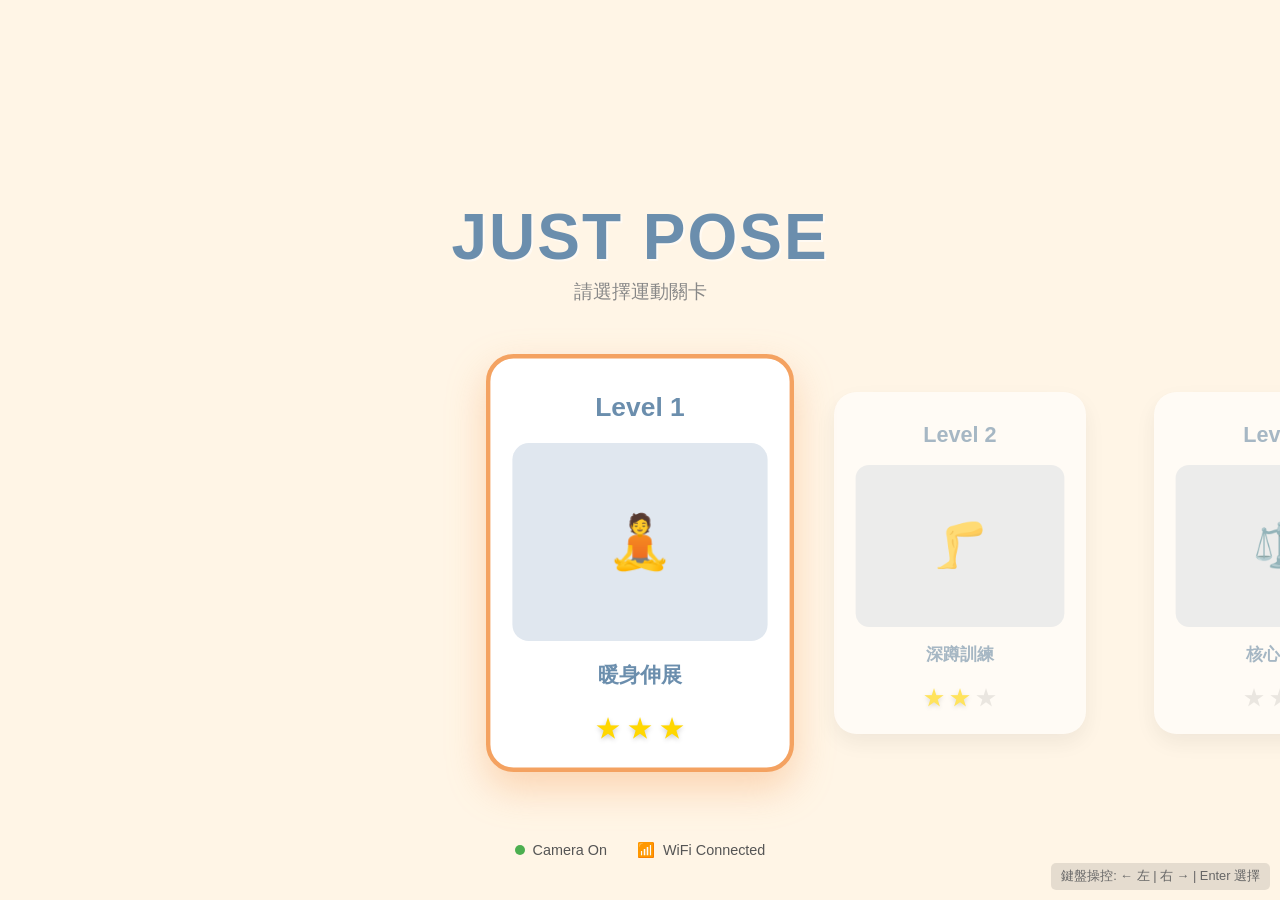
==== UI_and_interface/game.html @ 6fb5dc2c "將程式碼/資源等進行資料夾化，同時已經完成lobby UI的撰寫，以及lobbyUI的動作判別，並可以跳轉至遊戲選關畫面game.html" ====
<!DOCTYPE html>
<html lang="zh-TW">
<head>
    <meta charset="UTF-8">
    <meta name="viewport" content="width=device-width, initial-scale=1.0">
    <title>Just Pose - Level Selection</title>
    <style>
        /* --- 1. 變數設定 (提取自你的截圖風格) --- */
        :root {
            --bg-color: #FFF5E6; /* 暖米色背景 */
            --title-color: #6B8EAD; /* 標題藍灰色 */
            --card-bg: #FFFFFF;
            --highlight-color: #F4A261; /* 選中時的橘金色 */
            --text-color: #333;
            --shadow-color: rgba(0, 0, 0, 0.1);
        }

        /* --- 2. 基礎重置 --- */
        * {
            box-sizing: border-box;
            user-select: none; /* 防止選取文字，像App一樣 */
        }

        body {
            margin: 0;
            padding: 0;
            width: 100vw;
            height: 100vh;
            background-color: var(--bg-color);
            font-family: 'Segoe UI', Tahoma, Geneva, Verdana, sans-serif;
            display: flex;
            flex-direction: column;
            align-items: center;
            overflow: hidden; /* 隱藏捲軸 */
        }

        /* --- 3. 頂部標題與狀態 --- */
        .header {
            margin-top: 200px;
            text-align: center;
            z-index: 10;
        }

        .app-title {
            font-size: 4rem;
            font-weight: 800;
            color: var(--title-color);
            margin: 0;
            letter-spacing: 2px;
            text-transform: uppercase;
            text-shadow: 2px 2px 0px rgba(255,255,255,0.5);
        }

        .sub-title {
            font-size: 1.2rem;
            color: #888;
            margin-top: 5px;
        }

        /* --- 4. 關卡滑動容器 (核心區域) --- */
        .carousel-container {
            flex: 1; /* 佔據剩餘空間 */
            width: 100%;
            display: flex;
            align-items: center;
            position: relative;
            /* 透視感，讓切換時有點3D效果 (選用) */
            perspective: 1000px; 
        }

            /* 軌道：實際移動的長條 */
        .level-track {
            display: flex;
            /* padding-left 被拿掉了 */
            transition: transform 0.5s cubic-bezier(0.25, 1, 0.5, 1);
            will-change: transform;
            /* 確保軌道內容不換行，讓卡片排成一列 */
            width: max-content; 
        }

        /* --- 5. 關卡卡片設計 --- */
        .level-card {
            /* 固定大小，類似手機畫面比例 */
            width: 280px;
            height: 380px;
            background: var(--card-bg);
            border-radius: 25px;
            margin: 0 20px; /* 卡片間距 */
            padding: 20px;
            
            /* 視覺裝飾 */
            box-shadow: 0 10px 25px var(--shadow-color);
            display: flex;
            flex-direction: column;
            align-items: center;
            justify-content: space-between;
            
            /* 動畫過渡 */
            transition: all 0.3s ease;
            position: relative;
            opacity: 0.6; /* 非選中狀態較淡 */
            transform: scale(0.9); /* 非選中狀態較小 */
            border: 4px solid transparent;
        }

        /* 鎖定狀態 */
        .level-card.locked {
            filter: grayscale(100%);
            background: #f0f0f0;
        }

        /* 當前選中狀態 (由 JS添加此 class) */
        .level-card.active {
            opacity: 1;
            transform: scale(1.1); /* 放大 */
            border-color: var(--highlight-color); /* 亮框 */
            box-shadow: 0 15px 35px rgba(244, 162, 97, 0.4);
            z-index: 5;
        }

        /* 卡片內部元素佔位符 */
        .card-image-placeholder {
            width: 100%;
            height: 180px;
            background-color: #E0E7EF;
            border-radius: 15px;
            display: flex;
            align-items: center;
            justify-content: center;
            font-size: 3rem;
            color: #FFF;
        }

        .card-title {
            font-size: 1.5rem;
            font-weight: bold;
            color: var(--title-color);
            margin: 10px 0;
        }

        .stars-container {
            display: flex;
            gap: 5px;
            font-size: 1.5rem;
        }
        
        .star { color: #DDD; } /* 未獲得的星星 */
        .star.filled { color: #FFD700; text-shadow: 0 2px 5px rgba(0,0,0,0.2); }

        /* 鎖頭圖示 */
        .lock-icon {
            position: absolute;
            top: 50%;
            left: 50%;
            transform: translate(-50%, -50%);
            font-size: 4rem;
            color: #888;
            opacity: 0;
        }
        .level-card.locked .lock-icon { opacity: 0.8; }

        /* --- 6. 底部狀態列 --- */
        .footer {
            height: 60px;
            width: 100%;
            display: flex;
            justify-content: center;
            align-items: center;
            gap: 30px;
            color: #555;
            font-size: 0.9rem;
            margin-bottom: 20px;
        }

        .status-item {
            display: flex;
            align-items: center;
            gap: 8px;
        }

        .dot {
            width: 10px;
            height: 10px;
            background-color: #4CAF50; /* 綠燈 */
            border-radius: 50%;
        }

        /* --- 7. 按鍵提示 (給開發者看) --- */
        .controls-hint {
            position: absolute;
            bottom: 10px;
            right: 10px;
            background: rgba(0,0,0,0.1);
            padding: 5px 10px;
            border-radius: 5px;
            font-size: 0.8rem;
            color: #666;
        }

    </style>
</head>
<body>

    <div class="header">
        <h1 class="app-title">JUST POSE</h1>
        <div class="sub-title">請選擇運動關卡</div>
    </div>

    <div class="carousel-container">
        <div class="level-track" id="track">
            </div>
    </div>

    <div class="footer">
        <div class="status-item">
            <div class="dot"></div> Camera On
        </div>
        <div class="status-item">
            <span style="color: #4A90E2;">📶</span> WiFi Connected
        </div>
    </div>

    <div class="controls-hint">鍵盤操控: ← 左 | 右 → | Enter 選擇</div>

    <script>
        // 1. 模擬關卡資料 (Data)
        // 這些資料未來可以從你的後端或設定檔讀取
        const levels = [
            { id: 1, title: "暖身伸展", stars: 3, locked: false, icon: "🧘" },
            { id: 2, title: "深蹲訓練", stars: 2, locked: false, icon: "🦵" },
            { id: 3, title: "核心平衡", stars: 0, locked: false, icon: "⚖️" },
            { id: 4, title: "開合跳",   stars: 0, locked: true,  icon: "🏃" },
            { id: 5, title: "弓箭步",   stars: 0, locked: true,  icon: "🦶" },
            { id: 6, title: "全身燃脂", stars: 0, locked: true,  icon: "🔥" },
            { id: 7, title: "冷卻放鬆", stars: 0, locked: true,  icon: "🧊" }
        ];

        let currentIndex = 0; // 目前選中的索引
        const track = document.getElementById('track');
        
        // 2. 初始化：生成 HTML
        function init() {
            levels.forEach((level, index) => {
                const card = document.createElement('div');
                card.className = `level-card ${level.locked ? 'locked' : ''}`;
                // 給每個卡片一個 ID 方便之後操作
                card.id = `card-${index}`;

                // 產生星星 HTML
                let starsHtml = '';
                for(let i=0; i<3; i++) {
                    starsHtml += `<span class="star ${i < level.stars ? 'filled' : ''}">★</span>`;
                }

                card.innerHTML = `
                    <div class="card-title">Level ${level.id}</div>
                    <div class="card-image-placeholder">
                        ${level.icon}
                        <div class="lock-icon">🔒</div>
                    </div>
                    <div class="card-title" style="font-size: 1.2rem;">${level.title}</div>
                    <div class="stars-container">${starsHtml}</div>
                `;
                
                track.appendChild(card);
            });

            updateLayout();
        }

        // 3. 核心邏輯：更新畫面佈局與選中狀態
        function updateLayout() {
            const cards = document.querySelectorAll('.level-card');
            
            // 定義卡片總寬度 = 卡片寬(280) + 左邊距(20) + 右邊距(20)
            const cardTotalWidth = 320; 
            
            // A. 更新樣式 (放大縮小效果)
            cards.forEach((card, index) => {
                if (index === currentIndex) {
                    card.classList.add('active');
                } else {
                    card.classList.remove('active');
                }
            });

            // B. 計算位移 (精確置中公式)
            // 螢幕中心 - (目前是第幾張 * 每張寬度) - (半張卡片的寬度以修正中心點)
            const screenCenter = window.innerWidth / 2;
            const cardHalfWidth = cardTotalWidth / 2;
            
            // 計算軌道應該往左移動多少距離
            const translateX = screenCenter - (currentIndex * cardTotalWidth) - cardHalfWidth;

            track.style.transform = `translateX(${translateX}px)`;
        }

        // 4. 鍵盤事件監聽
        document.addEventListener('keydown', (e) => {
            if (e.key === 'ArrowRight') {
                if (currentIndex < levels.length - 1) {
                    currentIndex++;
                    updateLayout();
                }
            } else if (e.key === 'ArrowLeft') {
                if (currentIndex > 0) {
                    currentIndex--;
                    updateLayout();
                }
            } else if (e.key === 'Enter') {
                const level = levels[currentIndex];
                if (level.locked) {
                    alert(`Level ${level.id} 尚未解鎖！`);
                    // 未來這裡可以加入「搖晃」動畫代表鎖定
                } else {
                    // 這裡觸發選中後的動作，例如進入遊戲
                    // 模擬一個簡單的點擊特效
                    const card = document.getElementById(`card-${currentIndex}`);
                    card.style.transform = "scale(0.95)";
                    setTimeout(() => {
                        card.style.transform = "scale(1.1)";
                        alert(`進入關卡：${level.title}`);
                    }, 100);
                }
            }
        });

        // 5. 視窗大小改變時重新計算位置 (RWD)
        window.addEventListener('resize', updateLayout);

        // 啟動
        init();

    </script>
</body>
</html>
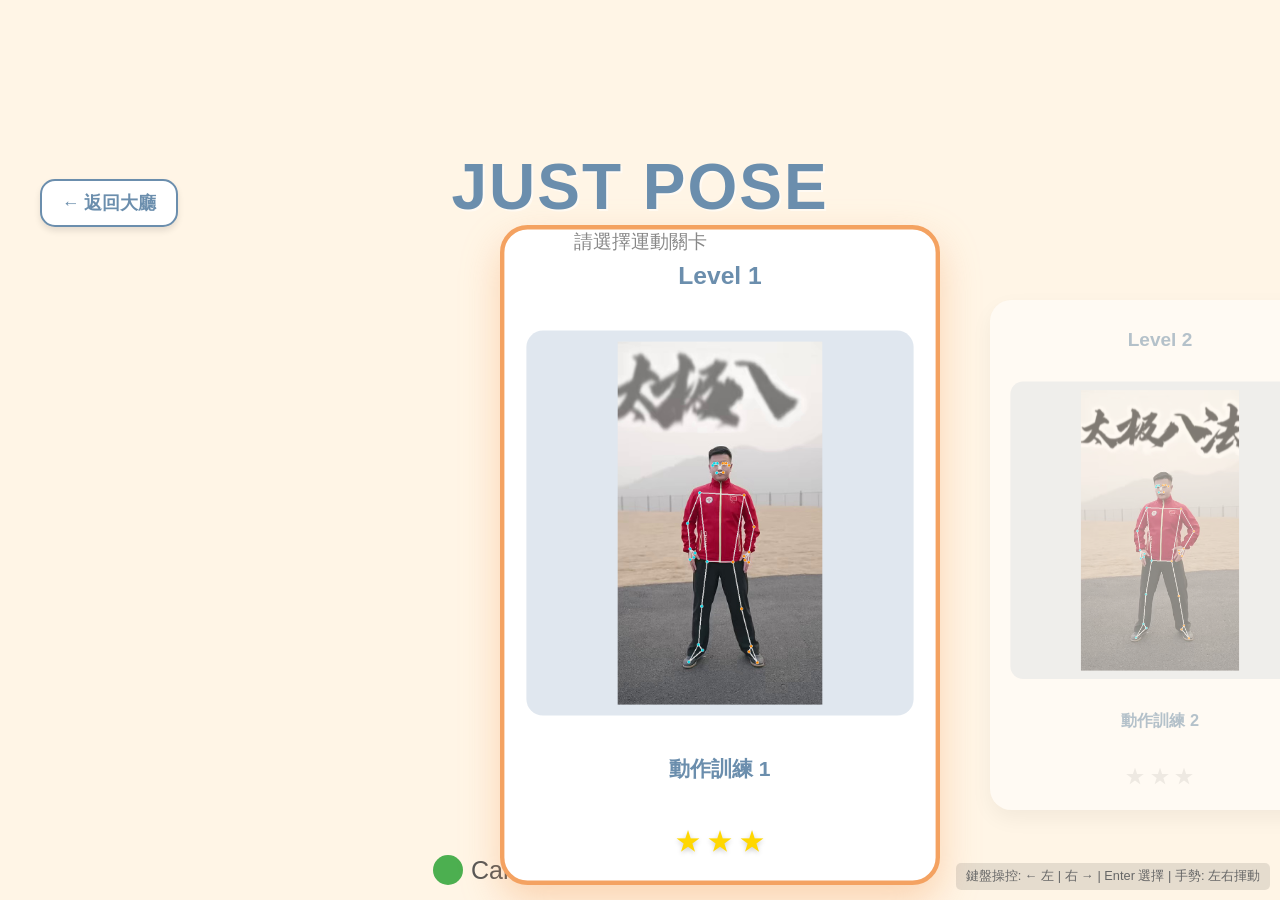
==== commit 532bfc76: "增加了選關畫面，並完成手勢控制的功能，另外測試了一些如 在肩膀上的寵物，QRcode等" ====
--- a/UI_and_interface/game.html
+++ b/UI_and_interface/game.html
@@ -4,204 +4,15 @@
     <meta charset="UTF-8">
     <meta name="viewport" content="width=device-width, initial-scale=1.0">
     <title>Just Pose - Level Selection</title>
-    <style>
-        /* --- 1. 變數設定 (提取自你的截圖風格) --- */
-        :root {
-            --bg-color: #FFF5E6; /* 暖米色背景 */
-            --title-color: #6B8EAD; /* 標題藍灰色 */
-            --card-bg: #FFFFFF;
-            --highlight-color: #F4A261; /* 選中時的橘金色 */
-            --text-color: #333;
-            --shadow-color: rgba(0, 0, 0, 0.1);
-        }
-
-        /* --- 2. 基礎重置 --- */
-        * {
-            box-sizing: border-box;
-            user-select: none; /* 防止選取文字，像App一樣 */
-        }
-
-        body {
-            margin: 0;
-            padding: 0;
-            width: 100vw;
-            height: 100vh;
-            background-color: var(--bg-color);
-            font-family: 'Segoe UI', Tahoma, Geneva, Verdana, sans-serif;
-            display: flex;
-            flex-direction: column;
-            align-items: center;
-            overflow: hidden; /* 隱藏捲軸 */
-        }
-
-        /* --- 3. 頂部標題與狀態 --- */
-        .header {
-            margin-top: 200px;
-            text-align: center;
-            z-index: 10;
-        }
-
-        .app-title {
-            font-size: 4rem;
-            font-weight: 800;
-            color: var(--title-color);
-            margin: 0;
-            letter-spacing: 2px;
-            text-transform: uppercase;
-            text-shadow: 2px 2px 0px rgba(255,255,255,0.5);
-        }
-
-        .sub-title {
-            font-size: 1.2rem;
-            color: #888;
-            margin-top: 5px;
-        }
-
-        /* --- 4. 關卡滑動容器 (核心區域) --- */
-        .carousel-container {
-            flex: 1; /* 佔據剩餘空間 */
-            width: 100%;
-            display: flex;
-            align-items: center;
-            position: relative;
-            /* 透視感，讓切換時有點3D效果 (選用) */
-            perspective: 1000px; 
-        }
-
-            /* 軌道：實際移動的長條 */
-        .level-track {
-            display: flex;
-            /* padding-left 被拿掉了 */
-            transition: transform 0.5s cubic-bezier(0.25, 1, 0.5, 1);
-            will-change: transform;
-            /* 確保軌道內容不換行，讓卡片排成一列 */
-            width: max-content; 
-        }
-
-        /* --- 5. 關卡卡片設計 --- */
-        .level-card {
-            /* 固定大小，類似手機畫面比例 */
-            width: 280px;
-            height: 380px;
-            background: var(--card-bg);
-            border-radius: 25px;
-            margin: 0 20px; /* 卡片間距 */
-            padding: 20px;
-            
-            /* 視覺裝飾 */
-            box-shadow: 0 10px 25px var(--shadow-color);
-            display: flex;
-            flex-direction: column;
-            align-items: center;
-            justify-content: space-between;
-            
-            /* 動畫過渡 */
-            transition: all 0.3s ease;
-            position: relative;
-            opacity: 0.6; /* 非選中狀態較淡 */
-            transform: scale(0.9); /* 非選中狀態較小 */
-            border: 4px solid transparent;
-        }
-
-        /* 鎖定狀態 */
-        .level-card.locked {
-            filter: grayscale(100%);
-            background: #f0f0f0;
-        }
-
-        /* 當前選中狀態 (由 JS添加此 class) */
-        .level-card.active {
-            opacity: 1;
-            transform: scale(1.1); /* 放大 */
-            border-color: var(--highlight-color); /* 亮框 */
-            box-shadow: 0 15px 35px rgba(244, 162, 97, 0.4);
-            z-index: 5;
-        }
-
-        /* 卡片內部元素佔位符 */
-        .card-image-placeholder {
-            width: 100%;
-            height: 180px;
-            background-color: #E0E7EF;
-            border-radius: 15px;
-            display: flex;
-            align-items: center;
-            justify-content: center;
-            font-size: 3rem;
-            color: #FFF;
-        }
-
-        .card-title {
-            font-size: 1.5rem;
-            font-weight: bold;
-            color: var(--title-color);
-            margin: 10px 0;
-        }
-
-        .stars-container {
-            display: flex;
-            gap: 5px;
-            font-size: 1.5rem;
-        }
-        
-        .star { color: #DDD; } /* 未獲得的星星 */
-        .star.filled { color: #FFD700; text-shadow: 0 2px 5px rgba(0,0,0,0.2); }
-
-        /* 鎖頭圖示 */
-        .lock-icon {
-            position: absolute;
-            top: 50%;
-            left: 50%;
-            transform: translate(-50%, -50%);
-            font-size: 4rem;
-            color: #888;
-            opacity: 0;
-        }
-        .level-card.locked .lock-icon { opacity: 0.8; }
-
-        /* --- 6. 底部狀態列 --- */
-        .footer {
-            height: 60px;
-            width: 100%;
-            display: flex;
-            justify-content: center;
-            align-items: center;
-            gap: 30px;
-            color: #555;
-            font-size: 0.9rem;
-            margin-bottom: 20px;
-        }
-
-        .status-item {
-            display: flex;
-            align-items: center;
-            gap: 8px;
-        }
-
-        .dot {
-            width: 10px;
-            height: 10px;
-            background-color: #4CAF50; /* 綠燈 */
-            border-radius: 50%;
-        }
-
-        /* --- 7. 按鍵提示 (給開發者看) --- */
-        .controls-hint {
-            position: absolute;
-            bottom: 10px;
-            right: 10px;
-            background: rgba(0,0,0,0.1);
-            padding: 5px 10px;
-            border-radius: 5px;
-            font-size: 0.8rem;
-            color: #666;
-        }
-
-    </style>
+    <link rel="stylesheet" href="static/gamestyle.css">
 </head>
 <body>
 
     <div class="header">
+        <button class="back-btn" onclick="window.location.href='index.html'">
+            &larr; 返回大廳
+        </button>
+        
         <h1 class="app-title">JUST POSE</h1>
         <div class="sub-title">請選擇運動關卡</div>
     </div>
@@ -216,121 +27,12 @@
             <div class="dot"></div> Camera On
         </div>
         <div class="status-item">
-            <span style="color: #4A90E2;">📶</span> WiFi Connected
+            <span id="wifi-icon" style="color: #888;">📶</span> WiFi Connected
         </div>
     </div>
 
-    <div class="controls-hint">鍵盤操控: ← 左 | 右 → | Enter 選擇</div>
+    <div class="controls-hint">鍵盤操控: ← 左 | 右 → | Enter 選擇 | 手勢: 左右揮動</div>
 
-    <script>
-        // 1. 模擬關卡資料 (Data)
-        // 這些資料未來可以從你的後端或設定檔讀取
-        const levels = [
-            { id: 1, title: "暖身伸展", stars: 3, locked: false, icon: "🧘" },
-            { id: 2, title: "深蹲訓練", stars: 2, locked: false, icon: "🦵" },
-            { id: 3, title: "核心平衡", stars: 0, locked: false, icon: "⚖️" },
-            { id: 4, title: "開合跳",   stars: 0, locked: true,  icon: "🏃" },
-            { id: 5, title: "弓箭步",   stars: 0, locked: true,  icon: "🦶" },
-            { id: 6, title: "全身燃脂", stars: 0, locked: true,  icon: "🔥" },
-            { id: 7, title: "冷卻放鬆", stars: 0, locked: true,  icon: "🧊" }
-        ];
-
-        let currentIndex = 0; // 目前選中的索引
-        const track = document.getElementById('track');
-        
-        // 2. 初始化：生成 HTML
-        function init() {
-            levels.forEach((level, index) => {
-                const card = document.createElement('div');
-                card.className = `level-card ${level.locked ? 'locked' : ''}`;
-                // 給每個卡片一個 ID 方便之後操作
-                card.id = `card-${index}`;
-
-                // 產生星星 HTML
-                let starsHtml = '';
-                for(let i=0; i<3; i++) {
-                    starsHtml += `<span class="star ${i < level.stars ? 'filled' : ''}">★</span>`;
-                }
-
-                card.innerHTML = `
-                    <div class="card-title">Level ${level.id}</div>
-                    <div class="card-image-placeholder">
-                        ${level.icon}
-                        <div class="lock-icon">🔒</div>
-                    </div>
-                    <div class="card-title" style="font-size: 1.2rem;">${level.title}</div>
-                    <div class="stars-container">${starsHtml}</div>
-                `;
-                
-                track.appendChild(card);
-            });
-
-            updateLayout();
-        }
-
-        // 3. 核心邏輯：更新畫面佈局與選中狀態
-        function updateLayout() {
-            const cards = document.querySelectorAll('.level-card');
-            
-            // 定義卡片總寬度 = 卡片寬(280) + 左邊距(20) + 右邊距(20)
-            const cardTotalWidth = 320; 
-            
-            // A. 更新樣式 (放大縮小效果)
-            cards.forEach((card, index) => {
-                if (index === currentIndex) {
-                    card.classList.add('active');
-                } else {
-                    card.classList.remove('active');
-                }
-            });
-
-            // B. 計算位移 (精確置中公式)
-            // 螢幕中心 - (目前是第幾張 * 每張寬度) - (半張卡片的寬度以修正中心點)
-            const screenCenter = window.innerWidth / 2;
-            const cardHalfWidth = cardTotalWidth / 2;
-            
-            // 計算軌道應該往左移動多少距離
-            const translateX = screenCenter - (currentIndex * cardTotalWidth) - cardHalfWidth;
-
-            track.style.transform = `translateX(${translateX}px)`;
-        }
-
-        // 4. 鍵盤事件監聽
-        document.addEventListener('keydown', (e) => {
-            if (e.key === 'ArrowRight') {
-                if (currentIndex < levels.length - 1) {
-                    currentIndex++;
-                    updateLayout();
-                }
-            } else if (e.key === 'ArrowLeft') {
-                if (currentIndex > 0) {
-                    currentIndex--;
-                    updateLayout();
-                }
-            } else if (e.key === 'Enter') {
-                const level = levels[currentIndex];
-                if (level.locked) {
-                    alert(`Level ${level.id} 尚未解鎖！`);
-                    // 未來這裡可以加入「搖晃」動畫代表鎖定
-                } else {
-                    // 這裡觸發選中後的動作，例如進入遊戲
-                    // 模擬一個簡單的點擊特效
-                    const card = document.getElementById(`card-${currentIndex}`);
-                    card.style.transform = "scale(0.95)";
-                    setTimeout(() => {
-                        card.style.transform = "scale(1.1)";
-                        alert(`進入關卡：${level.title}`);
-                    }, 100);
-                }
-            }
-        });
-
-        // 5. 視窗大小改變時重新計算位置 (RWD)
-        window.addEventListener('resize', updateLayout);
-
-        // 啟動
-        init();
-
-    </script>
+    <script src="static/gamescript.js"></script>
 </body>
 </html>
--- a/UI_and_interface/static/gamestyle.css
+++ b/UI_and_interface/static/gamestyle.css
@@ -0,0 +1,230 @@
+/* gamestyle.css */
+
+
+:root {
+    --bg-color: #FFF5E6; /* 暖米色背景 */
+    --title-color: #6B8EAD; /* 標題藍灰色 */
+    --card-bg: #FFFFFF;
+    --highlight-color: #F4A261; /* 選中時的橘金色 */
+    --text-color: #333;
+    --shadow-color: rgba(0, 0, 0, 0.1);
+}
+
+/* --- 基礎設定 --- */
+* {
+    box-sizing: border-box;
+    user-select: none; /* 禁止選取文字，像 App */
+}
+
+body {
+    margin: 0;
+    padding: 0;
+    width: 100vw;
+    height: 100vh;
+    background-color: var(--bg-color);
+    font-family: 'Segoe UI', Tahoma, Geneva, Verdana, sans-serif;
+    display: flex;
+    flex-direction: column;
+    align-items: center;
+    overflow: hidden; /* 隱藏捲軸 */
+}
+
+/* --- 頂部標題 --- */
+.header {
+    margin-top: 150px;
+    text-align: center;
+    z-index: 10;
+    position: relative; 
+    width: 100%;       
+}
+
+.back-btn {
+    position: absolute;
+    left: 40px;         
+    top: 50%;           
+    transform: translateY(-50%);
+    padding: 10px 20px;
+    font-size: 1.1rem;
+    font-weight: bold;
+    color: var(--title-color);
+    background: var(--card-bg);
+    border: 2px solid var(--title-color);
+    border-radius: 15px;
+    cursor: pointer;
+    box-shadow: 0 4px 6px var(--shadow-color);
+    transition: all 0.2s ease;
+    font-family: inherit;
+}
+
+/* 滑鼠移過去時的特效 */
+.back-btn:hover {
+    background: var(--title-color);
+    color: white;
+    transform: translateY(-50%) scale(1.05); 
+}
+
+.app-title {
+    font-size: 4rem;
+    font-weight: 800;
+    color: var(--title-color);
+    margin: 0;
+    letter-spacing: 2px;
+    text-transform: uppercase;
+    text-shadow: 2px 2px 0px rgba(255,255,255,0.5);
+}
+
+.sub-title {
+    font-size: 1.2rem;
+    color: #888;
+    margin-top: 5px;
+}
+
+/* --- 輪播軌道 (核心區域) --- */
+.carousel-container {
+    flex: 1; /* 佔據剩餘空間 */
+    width: 100%;
+    display: flex;
+    align-items: center;
+    position: relative;
+    perspective: 1000px; 
+}
+
+.level-track {
+    display: flex;
+    transition: transform 0.5s cubic-bezier(0.25, 1, 0.5, 1);
+    will-change: transform;
+    width: max-content; 
+    padding: 0 50vw; /* 讓第一張和最後一張也能置中 */
+}
+
+/* --- 卡片設計 --- */
+.level-card {
+    width: 400px;
+    height: 600px;
+    background: var(--card-bg);
+    border-radius: 25px;
+    margin: 0 20px; /* 卡片間距 */
+    padding: 20px;
+    
+    /* 視覺裝飾 */
+    box-shadow: 0 10px 25px var(--shadow-color);
+    display: flex;
+    flex-direction: column;
+    align-items: center;
+    justify-content: space-between;
+    
+    /* 動畫過渡 */
+    transition: all 0.3s ease;
+    position: relative;
+    opacity: 0.5; /* 非選中狀態較淡 */
+    transform: scale(0.85); /* 非選中狀態較小 */
+    border: 4px solid transparent;
+}
+
+/* 鎖定狀態 */
+.level-card.locked {
+    filter: grayscale(100%);
+    background: #f4f4f4;
+}
+
+/* 當前選中狀態 */
+.level-card.active {
+    opacity: 1;
+    transform: scale(1.1); /* 放大 */
+    border-color: var(--highlight-color); /* 亮框 */
+    box-shadow: 0 15px 35px rgba(244, 162, 97, 0.4);
+    z-index: 5;
+}
+
+/* --- 圖片區域 --- */
+.card-image-wrapper {
+    width: 100%;
+    height: 350px;
+    background-color: #E0E7EF;
+    border-radius: 15px;
+    overflow: hidden; /* 圓角裁切 */
+    display: flex;
+    align-items: center;
+    justify-content: center;
+    position: relative;
+}
+
+.card-image-wrapper img {
+    width: 100%;
+    height: 100%;
+    object-fit: contain; /* 確保完整顯示骨架圖，不會被切掉 */
+    padding: 10px; /* 留一點白邊 */
+}
+
+/* 鎖頭圖示 */
+.lock-overlay {
+    position: absolute;
+    top: 0; left: 0; right: 0; bottom: 0;
+    background: rgba(0,0,0,0.3);
+    display: flex;
+    align-items: center;
+    justify-content: center;
+    font-size: 3rem;
+    color: white;
+    opacity: 0;
+    transition: opacity 0.3s;
+}
+
+.level-card.locked .lock-overlay {
+    opacity: 1;
+}
+
+.card-title {
+    font-size: 1.4rem;
+    font-weight: bold;
+    color: var(--title-color);
+    margin: 10px 0;
+}
+
+/* --- 星星評價 --- */
+.stars-container {
+    display: flex;
+    gap: 5px;
+    font-size: 1.5rem;
+}
+
+.star { color: #DDD; }
+.star.filled { color: #FFD700; text-shadow: 0 2px 5px rgba(0,0,0,0.2); }
+
+/* --- 底部與提示 --- */
+.footer {
+    height: 150px;
+    width: 100%;
+    display: flex;
+    justify-content: center;
+    align-items: center;
+    gap: 30px;
+    color: #555;
+    font-size: 0.9rem;
+    margin-bottom: 20px;
+}
+
+.status-item {
+    display: flex;
+    align-items: center;
+    gap: 8px;
+    font-size: 25px;
+}
+
+.dot {
+    width: 30px;
+    height: 30px;
+    background-color: #4CAF50; /* 綠燈 */
+    border-radius: 50%;
+}
+
+.controls-hint {
+    position: absolute;
+    bottom: 10px;
+    right: 10px;
+    background: rgba(0,0,0,0.1);
+    padding: 5px 10px;
+    border-radius: 5px;
+    font-size: 0.8rem;
+    color: #666;
+}
